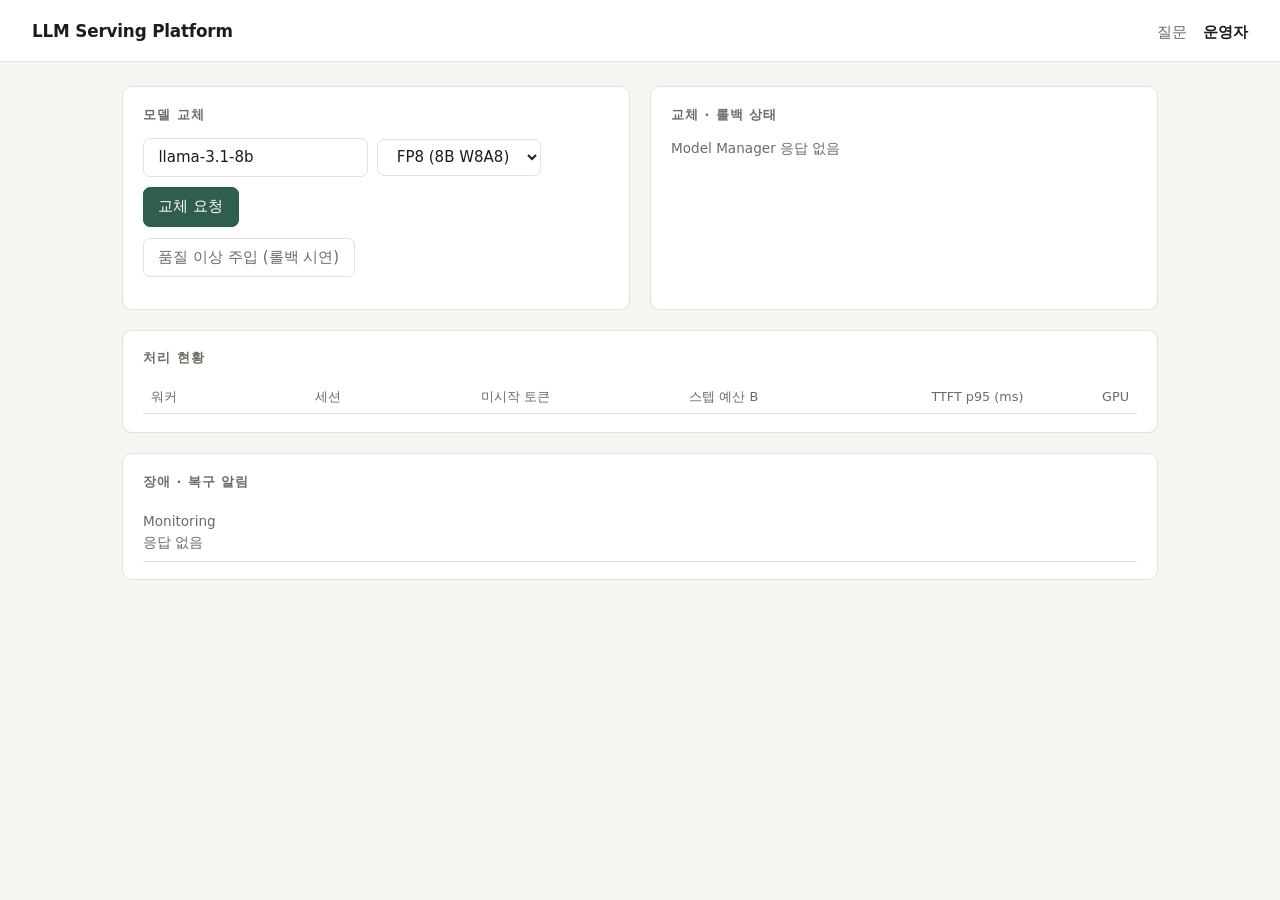
==== client/src/main/resources/static/admin.html @ aaf4049b "[client] feat: Web UI, AdminConsole, ApiClient - WebUI/SseClient: fetch() POST 응답을 SSE로 읽어 순번·토큰·실패 " ====
<!DOCTYPE html>
<html lang="ko">
<head>
  <meta charset="utf-8">
  <meta name="viewport" content="width=device-width, initial-scale=1">
  <title>운영자 콘솔</title>
  <link rel="stylesheet" href="css/app.css">
  <script src="js/config.js"></script>
  <script src="js/AdminConsole.js"></script>
</head>
<body>
<header>
  <h1>LLM Serving Platform</h1>
  <nav>
    <a href="index.html">질문</a>
    <a href="admin.html" aria-current="page">운영자</a>
  </nav>
</header>
<main class="two">
  <section>
    <h2>모델 교체</h2>
    <form id="swap-form">
      <div class="row">
        <input type="text" name="model" value="llama-3.1-8b" aria-label="모델">
        <select name="stage" aria-label="사다리 단계">
          <option value="FP8">FP8 (8B W8A8)</option>
          <option value="SMALL">SMALL (3B)</option>
          <option value="U0">U0 (8B 원정밀)</option>
        </select>
        <button type="submit" class="primary">교체 요청</button>
      </div>
      <div class="row">
        <button type="button" id="degrade" class="ghost">품질 이상 주입 (롤백 시연)</button>
      </div>
      <p id="swap-result" class="muted"></p>
    </form>
  </section>
  <section>
    <h2>교체 · 롤백 상태</h2>
    <div id="swap-status"></div>
  </section>
  <section class="wide">
    <h2>처리 현황</h2>
    <div class="stats" id="queue"></div>
    <table>
      <thead><tr><th>워커</th><th>세션</th><th>미시작 토큰</th><th>스텝 예산 B</th><th>TTFT p95 (ms)</th><th>GPU</th></tr></thead>
      <tbody id="metrics"></tbody>
    </table>
  </section>
  <section class="wide">
    <h2>장애 · 복구 알림</h2>
    <ul id="alerts"></ul>
  </section>
</main>
</body>
</html>
---- client/src/main/resources/static/css/app.css ----
:root {
  --bg: #f6f5f2;
  --panel: #ffffff;
  --ink: #1d1c1a;
  --muted: #6f6b64;
  --line: #e4e1da;
  --accent: #2f5d50;
  --warn: #b5651d;
  --bad: #a83232;
  --mono: ui-monospace, SFMono-Regular, Menlo, Consolas, monospace;
  color-scheme: light;
}

* { box-sizing: border-box; }

body {
  margin: 0;
  font: 15px/1.55 system-ui, -apple-system, "Apple SD Gothic Neo", "Noto Sans KR", sans-serif;
  background: var(--bg);
  color: var(--ink);
}

header {
  display: flex;
  align-items: baseline;
  gap: 1rem;
  padding: 1.1rem 2rem;
  border-bottom: 1px solid var(--line);
  background: var(--panel);
}

header h1 { font-size: 1.05rem; margin: 0; letter-spacing: -0.01em; }
header nav { margin-left: auto; display: flex; gap: 1rem; }
header a { color: var(--muted); text-decoration: none; }
header a[aria-current] { color: var(--ink); font-weight: 600; }

main { max-width: 1100px; margin: 0 auto; padding: 1.5rem 2rem 3rem; display: grid; gap: 1.25rem; }
main.two { grid-template-columns: 1fr 1fr; }

section {
  background: var(--panel);
  border: 1px solid var(--line);
  border-radius: 10px;
  padding: 1.1rem 1.25rem;
}

section h2 { font-size: 0.8rem; text-transform: uppercase; letter-spacing: 0.08em; color: var(--muted); margin: 0 0 0.8rem; }

textarea {
  width: 100%;
  min-height: 9rem;
  resize: vertical;
  font: inherit;
  padding: 0.75rem;
  border: 1px solid var(--line);
  border-radius: 8px;
  background: #fcfcfa;
}

.row { display: flex; gap: 0.6rem; align-items: center; flex-wrap: wrap; margin-top: 0.7rem; }
.row .spacer { flex: 1; }

button, select, input[type=text] {
  font: inherit;
  padding: 0.45rem 0.9rem;
  border-radius: 7px;
  border: 1px solid var(--line);
  background: var(--panel);
  color: var(--ink);
}

button { cursor: pointer; }
button.primary { background: var(--accent); border-color: var(--accent); color: #fff; }
button:disabled { opacity: 0.5; cursor: default; }
button.ghost { color: var(--muted); }

.muted, #count { color: var(--muted); font-size: 0.85rem; }

#status { font-weight: 600; }
#status[data-kind=pending] { color: var(--warn); }
#status[data-kind=streaming] { color: var(--accent); }
#status[data-kind=failed] { color: var(--bad); }

#answer {
  white-space: pre-wrap;
  min-height: 6rem;
  margin: 0.6rem 0;
  font-size: 1rem;
}

#answer.failed { color: var(--bad); }
#meta { font-family: var(--mono); font-size: 0.8rem; color: var(--muted); }

.kv { display: flex; justify-content: space-between; padding: 0.3rem 0; border-bottom: 1px dashed var(--line); }
.kv span { color: var(--muted); }
b[data-status=ROLLING_BACK], b[data-status=ROLLED_BACK] { color: var(--bad); }
b[data-status=SWAPPING] { color: var(--warn); }
b[data-status=COMPLETED] { color: var(--accent); }

.bar { height: 6px; background: var(--line); border-radius: 3px; margin: 0.7rem 0 0.3rem; overflow: hidden; }
.bar i { display: block; height: 100%; background: var(--accent); transition: width 0.4s; }

#swap-result[data-kind=error] { color: var(--bad); }
#swap-result[data-kind=ok] { color: var(--accent); }

.stats { display: grid; grid-template-columns: repeat(5, 1fr); gap: 0.6rem; }
.stat { border: 1px solid var(--line); border-radius: 8px; padding: 0.6rem; text-align: center; }
.stat b { display: block; font-size: 1.4rem; font-variant-numeric: tabular-nums; }
.stat span { color: var(--muted); font-size: 0.75rem; }

table { width: 100%; border-collapse: collapse; font-variant-numeric: tabular-nums; }
th, td { text-align: right; padding: 0.4rem 0.5rem; border-bottom: 1px solid var(--line); }
th:first-child, td:first-child { text-align: left; }
th { color: var(--muted); font-weight: 500; font-size: 0.8rem; }

ul#alerts { list-style: none; margin: 0; padding: 0; max-height: 22rem; overflow: auto; }
ul#alerts li { padding: 0.45rem 0; border-bottom: 1px solid var(--line); display: grid; grid-template-columns: 5.5rem 11rem 1fr; gap: 0.5rem; }
ul#alerts time { color: var(--muted); font-variant-numeric: tabular-nums; }
ul#alerts code { font-family: var(--mono); font-size: 0.8rem; }
ul#alerts li[data-kind="worker.failure"] code { color: var(--bad); }
ul#alerts li[data-kind^="recovery"] code { color: var(--accent); }

.wide { grid-column: 1 / -1; }

@media (max-width: 800px) {
  main.two { grid-template-columns: 1fr; }
  .stats { grid-template-columns: repeat(2, 1fr); }
}
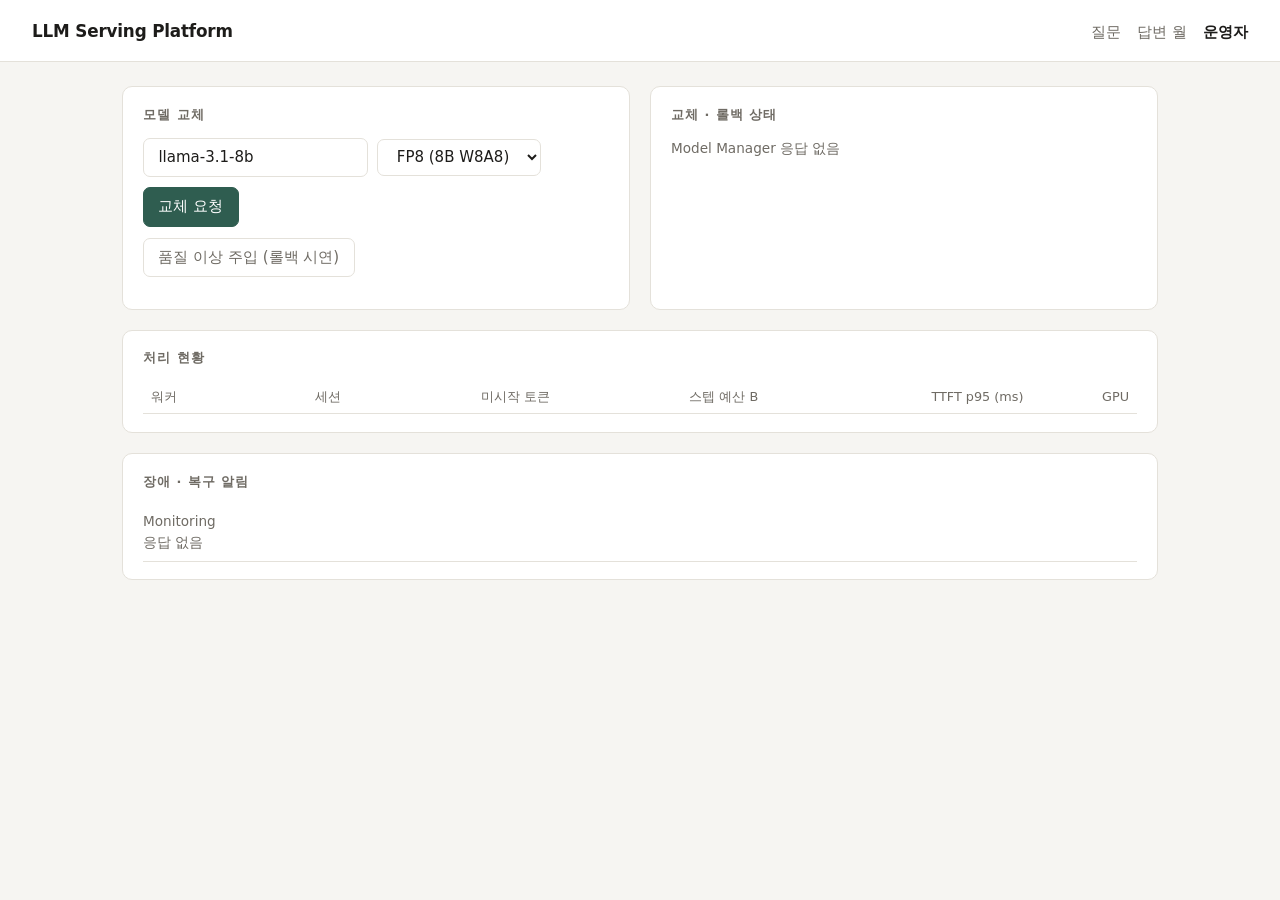
==== commit 2fc1d79f: "[client] feat: 여러 질문의 답이 동시에 흘러나오는 답변 월 시연 화면 wall.html: 타일 6~12개가 서로 다른 질문을 보내고 순번 안내·첫 토큰·답변을 함께 보" ====
--- a/client/src/main/resources/static/admin.html
+++ b/client/src/main/resources/static/admin.html
@@ -13,6 +13,7 @@
   <h1>LLM Serving Platform</h1>
   <nav>
     <a href="index.html">질문</a>
+    <a href="wall.html">답변 월</a>
     <a href="admin.html" aria-current="page">운영자</a>
   </nav>
 </header>
--- a/client/src/main/resources/static/css/app.css
+++ b/client/src/main/resources/static/css/app.css
@@ -122,6 +122,26 @@
 
 .wide { grid-column: 1 / -1; }
 
+/* 답변 월 (시연 도구) */
+.wall-bar { display: flex; gap: 1rem; align-items: center; flex-wrap: wrap; padding: 0.8rem 2rem; background: var(--panel); border-bottom: 1px solid var(--line); }
+.wall-bar .spacer { flex: 1; }
+.wall-stat { color: var(--muted); font-size: 0.85rem; }
+.wall-stat b { color: var(--ink); font-variant-numeric: tabular-nums; font-size: 1.05rem; margin-left: 0.2rem; }
+.wall-note { padding: 0 2rem; margin: 0.6rem 0 0; }
+.wall { display: grid; grid-template-columns: repeat(auto-fill, minmax(320px, 1fr)); gap: 0.8rem; padding: 0.8rem 2rem 2rem; }
+.tile { background: var(--panel); border: 1px solid var(--line); border-top: 3px solid var(--line); border-radius: 10px; padding: 0.7rem 0.85rem; display: flex; flex-direction: column; height: 15rem; }
+.tile header { display: flex; gap: 0.5rem; align-items: baseline; padding: 0; border: 0; background: none; }
+.tile .q { font-size: 0.88rem; flex: 1; overflow: hidden; text-overflow: ellipsis; white-space: nowrap; }
+.tile .st { font-size: 0.75rem; font-weight: 600; color: var(--muted); white-space: nowrap; }
+.tile .a { flex: 1; overflow: auto; white-space: pre-wrap; font-size: 0.88rem; margin: 0.45rem 0; }
+.tile .m { font-family: var(--mono); font-size: 0.7rem; color: var(--muted); }
+.tile[data-kind=pending] { border-top-color: var(--warn); }
+.tile[data-kind=pending] .st { color: var(--warn); }
+.tile[data-kind=streaming] { border-top-color: var(--accent); }
+.tile[data-kind=streaming] .st { color: var(--accent); }
+.tile[data-kind=failed] { border-top-color: var(--bad); }
+.tile[data-kind=failed] .st, .tile[data-kind=failed] .a { color: var(--bad); }
+
 @media (max-width: 800px) {
   main.two { grid-template-columns: 1fr; }
   .stats { grid-template-columns: repeat(2, 1fr); }
